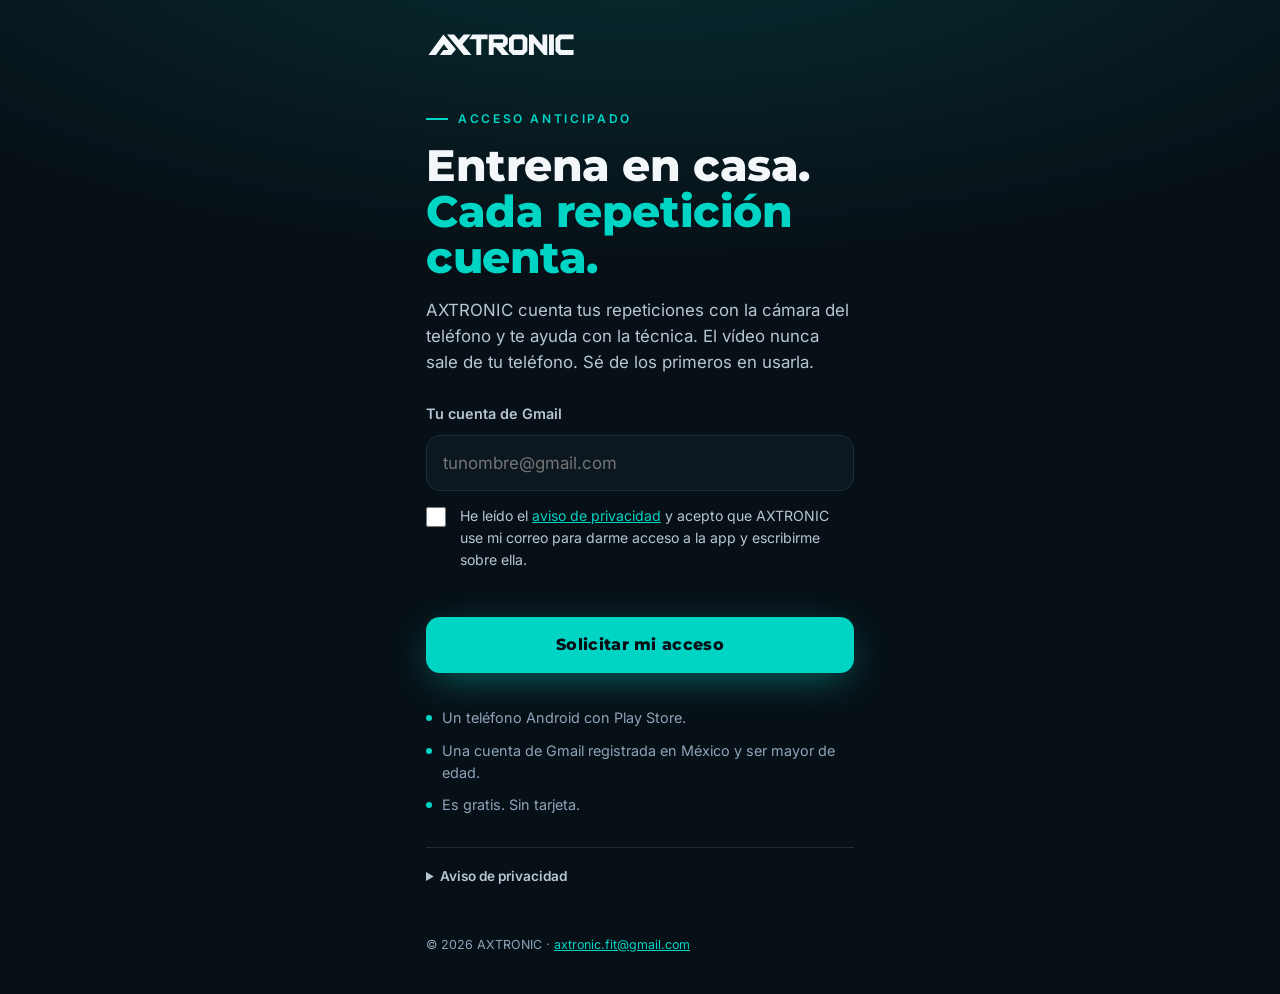
==== acceso/index.html @ f204ea8a "Página de acceso anticipado y aviso de privacidad 1.8" ====
<!doctype html>
<html lang="es">
<head>
<meta charset="utf-8">
<meta name="viewport" content="width=device-width, initial-scale=1, viewport-fit=cover">
<meta name="referrer" content="strict-origin">
<meta name="theme-color" content="#071017">
<title>AXTRONIC · Acceso anticipado</title>
<meta name="description" content="Pide tu acceso anticipado a AXTRONIC: la app que cuenta tus repeticiones con la cámara del teléfono.">
<style>
@font-face{font-family:Montserrat;font-weight:800;font-display:swap;src:url(fonts/Montserrat_800ExtraBold.ttf) format("truetype")}
@font-face{font-family:Inter;font-weight:400;font-display:swap;src:url(fonts/Inter_400Regular.ttf) format("truetype")}
@font-face{font-family:Inter;font-weight:600;font-display:swap;src:url(fonts/Inter_600SemiBold.ttf) format("truetype")}
:root{--bg:#071017;--card:#0C1820;--line:#1E2E38;--text:#F4F7FA;--muted:#8FA3B8;--soft:#B8C6D3;--accent:#00D5C5;--warn:#F5B942}
*{box-sizing:border-box}
html,body{margin:0;background:var(--bg);color:var(--text)}
body{font:400 16px/1.55 Inter,system-ui,-apple-system,"Segoe UI",Roboto,sans-serif;min-height:100svh;
  background:radial-gradient(120% 60% at 50% -10%,rgba(0,213,197,.16),transparent 60%),var(--bg)}
main{max-width:460px;margin:0 auto;padding:32px 16px calc(40px + env(safe-area-inset-bottom))}
.logo{display:block;width:150px;height:auto;margin:0 0 56px}
.tag{display:flex;align-items:center;gap:10px;font:600 12px/1 Inter,sans-serif;letter-spacing:.22em;text-transform:uppercase;color:var(--accent);margin:0 0 18px}
.tag::before{content:"";width:22px;height:2px;background:var(--accent)}
h1{font:800 clamp(2.1rem,9vw,2.75rem)/1.04 Montserrat,Inter,sans-serif;letter-spacing:-.01em;margin:0 0 16px}
h1 em{font-style:normal;color:var(--accent)}
.lead{color:var(--soft);margin:0 0 32px;font-size:1.05rem}
form{display:grid;gap:14px}
label.f{font:600 .9rem/1 Inter,sans-serif;color:var(--soft)}
input[type=email]{width:100%;height:56px;padding:0 16px;font:400 1.05rem Inter,sans-serif;color:var(--text);background:var(--card);
  border:1px solid var(--line);border-radius:14px;outline:none;transition:border-color .15s,box-shadow .15s}
input[type=email]:focus{border-color:var(--accent);box-shadow:0 0 0 3px rgba(0,213,197,.18)}
input[aria-invalid=true]{border-color:var(--warn)}
.check{display:grid;grid-template-columns:22px 1fr;gap:12px;align-items:start;font-size:.88rem;color:var(--soft);cursor:pointer}
.check input{width:20px;height:20px;margin:2px 0 0;accent-color:var(--accent)}
a{color:var(--accent)}
button{height:56px;border:0;border-radius:14px;background:var(--accent);color:#071017;font:800 1rem/1 Montserrat,Inter,sans-serif;letter-spacing:.02em;cursor:pointer;
  box-shadow:0 10px 40px -10px rgba(0,213,197,.55);transition:transform .1s,opacity .15s}
button:active{transform:scale(.985)}button[disabled]{opacity:.55;cursor:default}
.err{min-height:1.3em;margin:0;color:var(--warn);font-size:.9rem}
.trap{position:absolute;left:-9999px;width:1px;height:1px;overflow:hidden}
.needs{list-style:none;padding:0;margin:34px 0 0;display:grid;gap:10px;font-size:.9rem;color:var(--muted)}
.needs li{display:flex;gap:10px}.needs li::before{content:"";flex:0 0 6px;height:6px;margin-top:.55em;border-radius:50%;background:var(--accent)}
details{margin:30px 0 0;border-top:1px solid var(--line);padding-top:18px;font-size:.85rem;color:var(--muted)}
summary{cursor:pointer;color:var(--soft);font-weight:600}
details p{margin:10px 0 0}
.steps{list-style:none;padding:0;margin:0;display:grid;gap:14px;counter-reset:s}
.steps li{background:var(--card);border:1px solid var(--line);border-radius:16px;padding:18px;counter-increment:s}
.steps li::before{content:"Paso " counter(s);display:block;font:600 11px/1 Inter,sans-serif;letter-spacing:.2em;text-transform:uppercase;color:var(--accent);margin-bottom:8px}
.steps h2{font:800 1.08rem/1.25 Montserrat,Inter,sans-serif;margin:0 0 6px}
.steps p{margin:0 0 14px;color:var(--soft);font-size:.92rem}
.btn{display:inline-flex;align-items:center;height:46px;padding:0 18px;border-radius:12px;background:var(--accent);color:#071017;font:800 .92rem/1 Montserrat,Inter,sans-serif;text-decoration:none}
.btn.off{background:var(--line);color:var(--muted);pointer-events:none}
.note{font-size:.9rem;color:var(--soft);margin:22px 0 0}
footer{margin-top:48px;font-size:.78rem;color:var(--muted)}
[hidden]{display:none!important}
@media (prefers-reduced-motion:no-preference){.in{animation:in .5s ease both}@keyframes in{from{opacity:0;transform:translateY(8px)}}}
</style>
</head>
<body>
<main>
  <svg class="logo" viewBox="0 0 1228 208" role="img" aria-label="AXTRONIC"><g fill="#F4F7FA" fill-rule="evenodd"><path d="M142,20 L245,142 L206,188 L114,188 L143,148 L183,148 L146,101 L81,188 L20,188 Z"/><path d="M172,20 L231,20 L269,65 L308,20 L367,20 L299,101 L372,188 L309,188 Z"/><path d="M379,20 L504,20 L504,60 L452,60 L452,188 L412,188 L412,60 L354,60 Z"/><path d="M514,20 L639,20 L669,50 L669,98 L642,125 L627,125 L681,188 L623,188 L571,125 L554,125 L554,188 L514,188 Z M554,60 L627,60 L631,64 L631,84 L627,88 L554,88 Z"/><path d="M712,20 L798,20 L830,52 L830,155 L798,188 L712,188 L679,155 L679,52 Z M726,60 L784,60 L791,67 L791,141 L784,148 L726,148 L719,141 L719,67 Z"/><path d="M843,20 L876,20 L953,113 L953,20 L993,20 L993,188 L966,188 L883,90 L883,188 L843,188 Z"/><path d="M1007,20 L1047,20 L1047,188 L1007,188 Z"/><path d="M1092,20 L1208,20 L1208,60 L1109,60 L1100,69 L1100,139 L1109,148 L1208,148 L1208,188 L1092,188 L1060,156 L1060,52 Z"/></g></svg>

  <section id="ask" class="in">
    <p class="tag">Acceso anticipado</p>
    <h1>Entrena en casa. <em>Cada repetición cuenta.</em></h1>
    <p class="lead">AXTRONIC cuenta tus repeticiones con la cámara del teléfono y te ayuda con la técnica. El vídeo nunca sale de tu teléfono. Sé de los primeros en usarla.</p>

    <form id="form" novalidate>
      <label class="f" for="email">Tu cuenta de Gmail</label>
      <input id="email" name="email" type="email" inputmode="email" autocomplete="email" autocapitalize="none" spellcheck="false" placeholder="tunombre@gmail.com" required aria-describedby="err">
      <div class="trap" aria-hidden="true"><label>Sitio web <input name="website" tabindex="-1" autocomplete="off"></label></div>
      <label class="check"><input id="consent" type="checkbox" required>
        <span>He leído el <a href="#aviso" id="ver-aviso">aviso de privacidad</a> y acepto que AXTRONIC use mi correo para darme acceso a la app y escribirme sobre ella.</span></label>
      <p class="err" id="err" role="alert" aria-live="polite"></p>
      <button id="send" type="submit">Solicitar mi acceso</button>
    </form>

    <ul class="needs">
      <li>Un teléfono Android con Play Store.</li>
      <li>Una cuenta de Gmail registrada en México y ser mayor de edad.</li>
      <li>Es gratis. Sin tarjeta.</li>
    </ul>

    <details id="aviso">
      <summary>Aviso de privacidad</summary>
      <p><strong>Carlos Geovanni Andrade Valverde</strong> («AXTRONIC»), con domicilio en Veracruz, México, es responsable de los datos que nos das aquí.</p>
      <p><strong>Qué datos:</strong> tu correo de Gmail, la fecha y hora en que aceptas este aviso y, si llegas desde una publicación, de cuál vienes.</p>
      <p><strong>Para qué:</strong> darte acceso anticipado a la app en Google Play y enviarte los pasos para instalarla y avisos sobre ese acceso. No los usamos para publicidad, no los vendemos y no los compartimos con nadie, salvo con Supabase (donde se guardan) y Google (que envía el correo y gestiona el grupo de acceso).</p>
      <p><strong>Cuánto tiempo:</strong> hasta que la app se publique para todos o hasta que pidas que los borremos.</p>
      <p><strong>Tus derechos:</strong> puedes pedir acceso, corrección, cancelación u oposición, o retirar tu consentimiento, escribiendo a <a href="mailto:axtronic.fit@gmail.com">axtronic.fit@gmail.com</a>. Si no marcas la casilla no guardamos nada.</p>
      <p>Aviso de privacidad integral: <a href="https://axtronic.github.io/axtronic-beta/legal/aviso-privacidad/" rel="noopener">léelo aquí</a> (sección «Acceso anticipado»).</p>
    </details>
  </section>

  <section id="done" class="in" hidden>
    <p class="tag">Listo</p>
    <h1>Ya tienes <em>tu acceso.</em></h1>
    <p class="lead" id="done-lead">Sigue estos tres pasos con la misma cuenta de Gmail. Te tomará unos dos minutos.</p>
    <ol class="steps">
      <li><h2>Únete al grupo de AXTRONIC</h2><p>Pulsa «Unirme al grupo». Es lo que te da acceso a la app.</p><a class="btn" id="l-group" target="_blank" rel="noopener">Unirme al grupo</a></li>
      <li><h2>Activa tu acceso en Google Play</h2><p>Acepta la invitación para probar AXTRONIC. Si te dice que no existe, espera unos minutos y vuelve a abrirlo.</p><a class="btn" id="l-optin" target="_blank" rel="noopener">Activar mi acceso</a></li>
      <li><h2>Descarga la app</h2><p>En Play Store, con esa misma cuenta, pulsa «Instalar».</p><a class="btn" id="l-play" target="_blank" rel="noopener">Abrir en Play Store</a></li>
    </ol>
    <p class="note" id="mail-note">También te mandamos estos pasos a tu correo. Si no lo ves, revisa «Promociones» o «Spam».</p>
    <p class="note">Quédate al menos 14 días: así Google nos deja publicar la app para todos. Gracias por ayudarnos.</p>
  </section>

  <footer>© 2026 AXTRONIC · <a href="mailto:axtronic.fit@gmail.com">axtronic.fit@gmail.com</a></footer>
</main>
<script>
(() => {
  const ENDPOINT = 'https://eqdjmaarjfsdfomkducz.supabase.co/functions/v1/early-access';
  const GMAIL = /^[a-z0-9.+_-]{1,64}@(gmail\.com|googlemail\.com)$/;
  const MSG = {
    email: 'Escribe una cuenta de Gmail (termina en @gmail.com).',
    consent: 'Marca la casilla del aviso de privacidad para continuar.',
    busy: 'Hay muchas solicitudes ahora mismo. Inténtalo en unos minutos.',
    server: 'Algo falló de nuestro lado. Inténtalo de nuevo en un momento.',
    net: 'No pudimos conectar. Revisa tu internet e inténtalo otra vez.',
  };
  const $ = (id) => document.getElementById(id);
  const utm = (new URLSearchParams(location.search).get('utm_content') || '').toLowerCase().slice(0, 40);
  const form = $('form'), email = $('email'), consent = $('consent'), err = $('err'), send = $('send');

  $('ver-aviso').addEventListener('click', (e) => { e.preventDefault(); $('aviso').open = true; $('aviso').scrollIntoView({ behavior: 'smooth' }); });
  email.addEventListener('input', () => { email.removeAttribute('aria-invalid'); err.textContent = ''; });

  function link(id, url) {
    const a = $(id);
    if (url) a.href = url; else { a.classList.add('off'); a.textContent = 'Te llegará por correo'; }
  }

  form.addEventListener('submit', async (e) => {
    e.preventDefault();
    const value = email.value.trim().toLowerCase();
    if (!GMAIL.test(value)) { email.setAttribute('aria-invalid', 'true'); err.textContent = MSG.email; email.focus(); return; }
    if (!consent.checked) { err.textContent = MSG.consent; consent.focus(); return; }
    send.disabled = true; send.textContent = 'Enviando…'; err.textContent = '';
    try {
      const res = await fetch(ENDPOINT, {
        method: 'POST', headers: { 'Content-Type': 'application/json' },
        body: JSON.stringify({ email: value, consent: true, utm_content: utm, website: form.website.value }),
      });
      const data = await res.json().catch(() => ({}));
      if (!res.ok) throw new Error(data.error || 'server');
      const l = data.links || {};
      link('l-group', l.group); link('l-optin', l.optin); link('l-play', l.play);
      if (!data.emailed) $('mail-note').textContent = 'Haz los pasos desde aquí. Si ya te habías apuntado, no hace falta volver a pedirlo.';
      $('ask').hidden = true; $('done').hidden = false; window.scrollTo({ top: 0 });
    } catch (x) {
      err.textContent = MSG[x instanceof TypeError ? 'net' : x.message] || MSG.server;
      send.disabled = false; send.textContent = 'Solicitar mi acceso';
    }
  });
})();
</script>
</body>
</html>
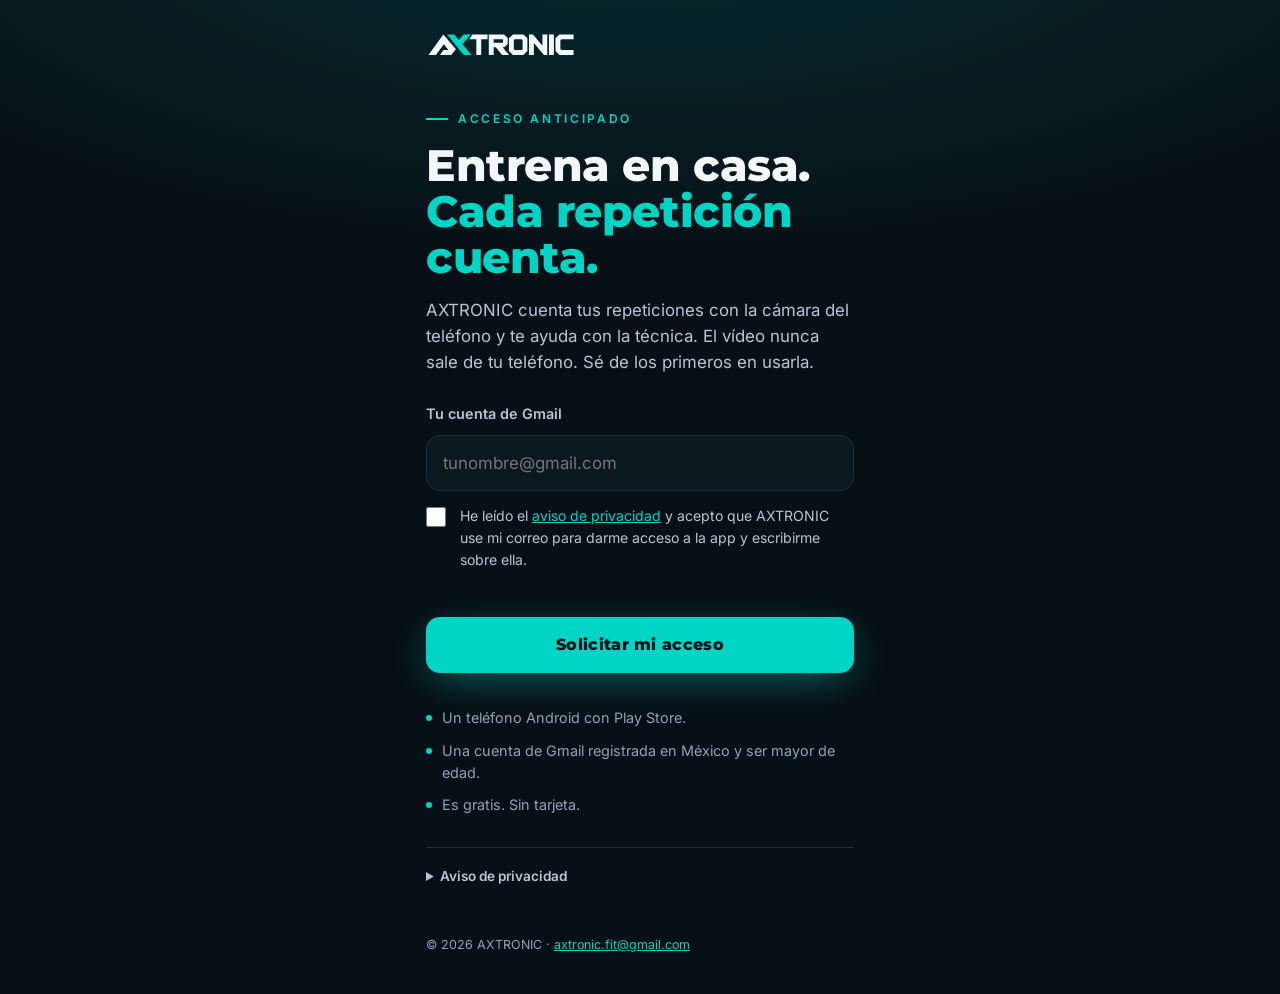
==== commit 108cda8e: "Acceso: logo con la X en turquesa, como el original" ====
--- a/acceso/index.html
+++ b/acceso/index.html
@@ -57,7 +57,7 @@
 </head>
 <body>
 <main>
-  <svg class="logo" viewBox="0 0 1228 208" role="img" aria-label="AXTRONIC"><g fill="#F4F7FA" fill-rule="evenodd"><path d="M142,20 L245,142 L206,188 L114,188 L143,148 L183,148 L146,101 L81,188 L20,188 Z"/><path d="M172,20 L231,20 L269,65 L308,20 L367,20 L299,101 L372,188 L309,188 Z"/><path d="M379,20 L504,20 L504,60 L452,60 L452,188 L412,188 L412,60 L354,60 Z"/><path d="M514,20 L639,20 L669,50 L669,98 L642,125 L627,125 L681,188 L623,188 L571,125 L554,125 L554,188 L514,188 Z M554,60 L627,60 L631,64 L631,84 L627,88 L554,88 Z"/><path d="M712,20 L798,20 L830,52 L830,155 L798,188 L712,188 L679,155 L679,52 Z M726,60 L784,60 L791,67 L791,141 L784,148 L726,148 L719,141 L719,67 Z"/><path d="M843,20 L876,20 L953,113 L953,20 L993,20 L993,188 L966,188 L883,90 L883,188 L843,188 Z"/><path d="M1007,20 L1047,20 L1047,188 L1007,188 Z"/><path d="M1092,20 L1208,20 L1208,60 L1109,60 L1100,69 L1100,139 L1109,148 L1208,148 L1208,188 L1092,188 L1060,156 L1060,52 Z"/></g></svg>
+  <svg class="logo" viewBox="0 0 1228 208" role="img" aria-label="AXTRONIC"><g fill="#F4F7FA" fill-rule="evenodd"><path d="M142,20 L245,142 L206,188 L114,188 L143,148 L183,148 L146,101 L81,188 L20,188 Z"/><path fill="#00D5C5" d="M172,20 L231,20 L269,65 L308,20 L367,20 L299,101 L372,188 L309,188 Z"/><path d="M379,20 L504,20 L504,60 L452,60 L452,188 L412,188 L412,60 L354,60 Z"/><path d="M514,20 L639,20 L669,50 L669,98 L642,125 L627,125 L681,188 L623,188 L571,125 L554,125 L554,188 L514,188 Z M554,60 L627,60 L631,64 L631,84 L627,88 L554,88 Z"/><path d="M712,20 L798,20 L830,52 L830,155 L798,188 L712,188 L679,155 L679,52 Z M726,60 L784,60 L791,67 L791,141 L784,148 L726,148 L719,141 L719,67 Z"/><path d="M843,20 L876,20 L953,113 L953,20 L993,20 L993,188 L966,188 L883,90 L883,188 L843,188 Z"/><path d="M1007,20 L1047,20 L1047,188 L1007,188 Z"/><path d="M1092,20 L1208,20 L1208,60 L1109,60 L1100,69 L1100,139 L1109,148 L1208,148 L1208,188 L1092,188 L1060,156 L1060,52 Z"/></g></svg>
 
   <section id="ask" class="in">
     <p class="tag">Acceso anticipado</p>
@@ -96,7 +96,7 @@
     <h1>Ya tienes <em>tu acceso.</em></h1>
     <p class="lead" id="done-lead">Sigue estos tres pasos con la misma cuenta de Gmail. Te tomará unos dos minutos.</p>
     <ol class="steps">
-      <li><h2>Únete al grupo de AXTRONIC</h2><p>Pulsa «Unirme al grupo». Es lo que te da acceso a la app.</p><a class="btn" id="l-group" target="_blank" rel="noopener">Unirme al grupo</a></li>
+      <li><h2>Únete al grupo de AXTRONIC</h2><p>Pulsa «Unirse al grupo». Es lo que te da acceso a la app.</p><a class="btn" id="l-group" target="_blank" rel="noopener">Unirme al grupo</a></li>
       <li><h2>Activa tu acceso en Google Play</h2><p>Acepta la invitación para probar AXTRONIC. Si te dice que no existe, espera unos minutos y vuelve a abrirlo.</p><a class="btn" id="l-optin" target="_blank" rel="noopener">Activar mi acceso</a></li>
       <li><h2>Descarga la app</h2><p>En Play Store, con esa misma cuenta, pulsa «Instalar».</p><a class="btn" id="l-play" target="_blank" rel="noopener">Abrir en Play Store</a></li>
     </ol>
@@ -144,7 +144,9 @@
       if (!res.ok) throw new Error(data.error || 'server');
       const l = data.links || {};
       link('l-group', l.group); link('l-optin', l.optin); link('l-play', l.play);
-      if (!data.emailed) $('mail-note').textContent = 'Haz los pasos desde aquí. Si ya te habías apuntado, no hace falta volver a pedirlo.';
+      if (!data.emailed) $('mail-note').textContent = data.sentBefore
+        ? 'Ya te enviamos estos pasos a tu correo hace unos minutos. Búscalo como «AXTRONIC» en Principal, Promociones o Spam. Si no aparece, vuelve a pedirlo en 15 minutos.'
+        : 'Haz los pasos desde aquí: ya quedaste registrado.';
       $('ask').hidden = true; $('done').hidden = false; window.scrollTo({ top: 0 });
     } catch (x) {
       err.textContent = MSG[x instanceof TypeError ? 'net' : x.message] || MSG.server;
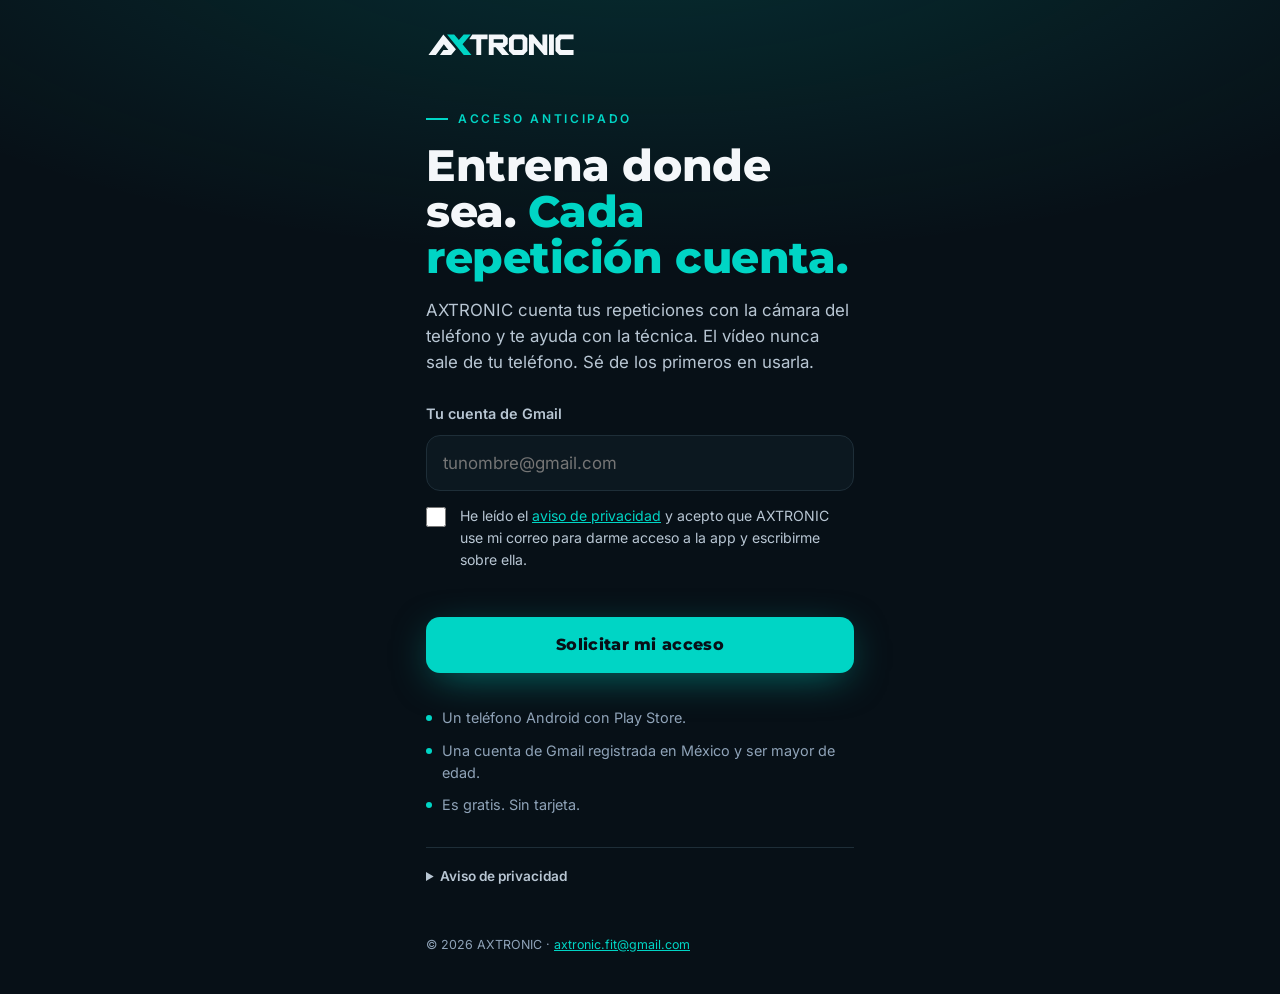
==== commit 31ba24c5: "Acceso: titular «Entrena donde sea» El mensaje de marca deja de ser «entrena en casa»: AXTRONIC es p" ====
--- a/acceso/index.html
+++ b/acceso/index.html
@@ -61,7 +61,7 @@
 
   <section id="ask" class="in">
     <p class="tag">Acceso anticipado</p>
-    <h1>Entrena en casa. <em>Cada repetición cuenta.</em></h1>
+    <h1>Entrena donde sea. <em>Cada repetición cuenta.</em></h1>
     <p class="lead">AXTRONIC cuenta tus repeticiones con la cámara del teléfono y te ayuda con la técnica. El vídeo nunca sale de tu teléfono. Sé de los primeros en usarla.</p>
 
     <form id="form" novalidate>
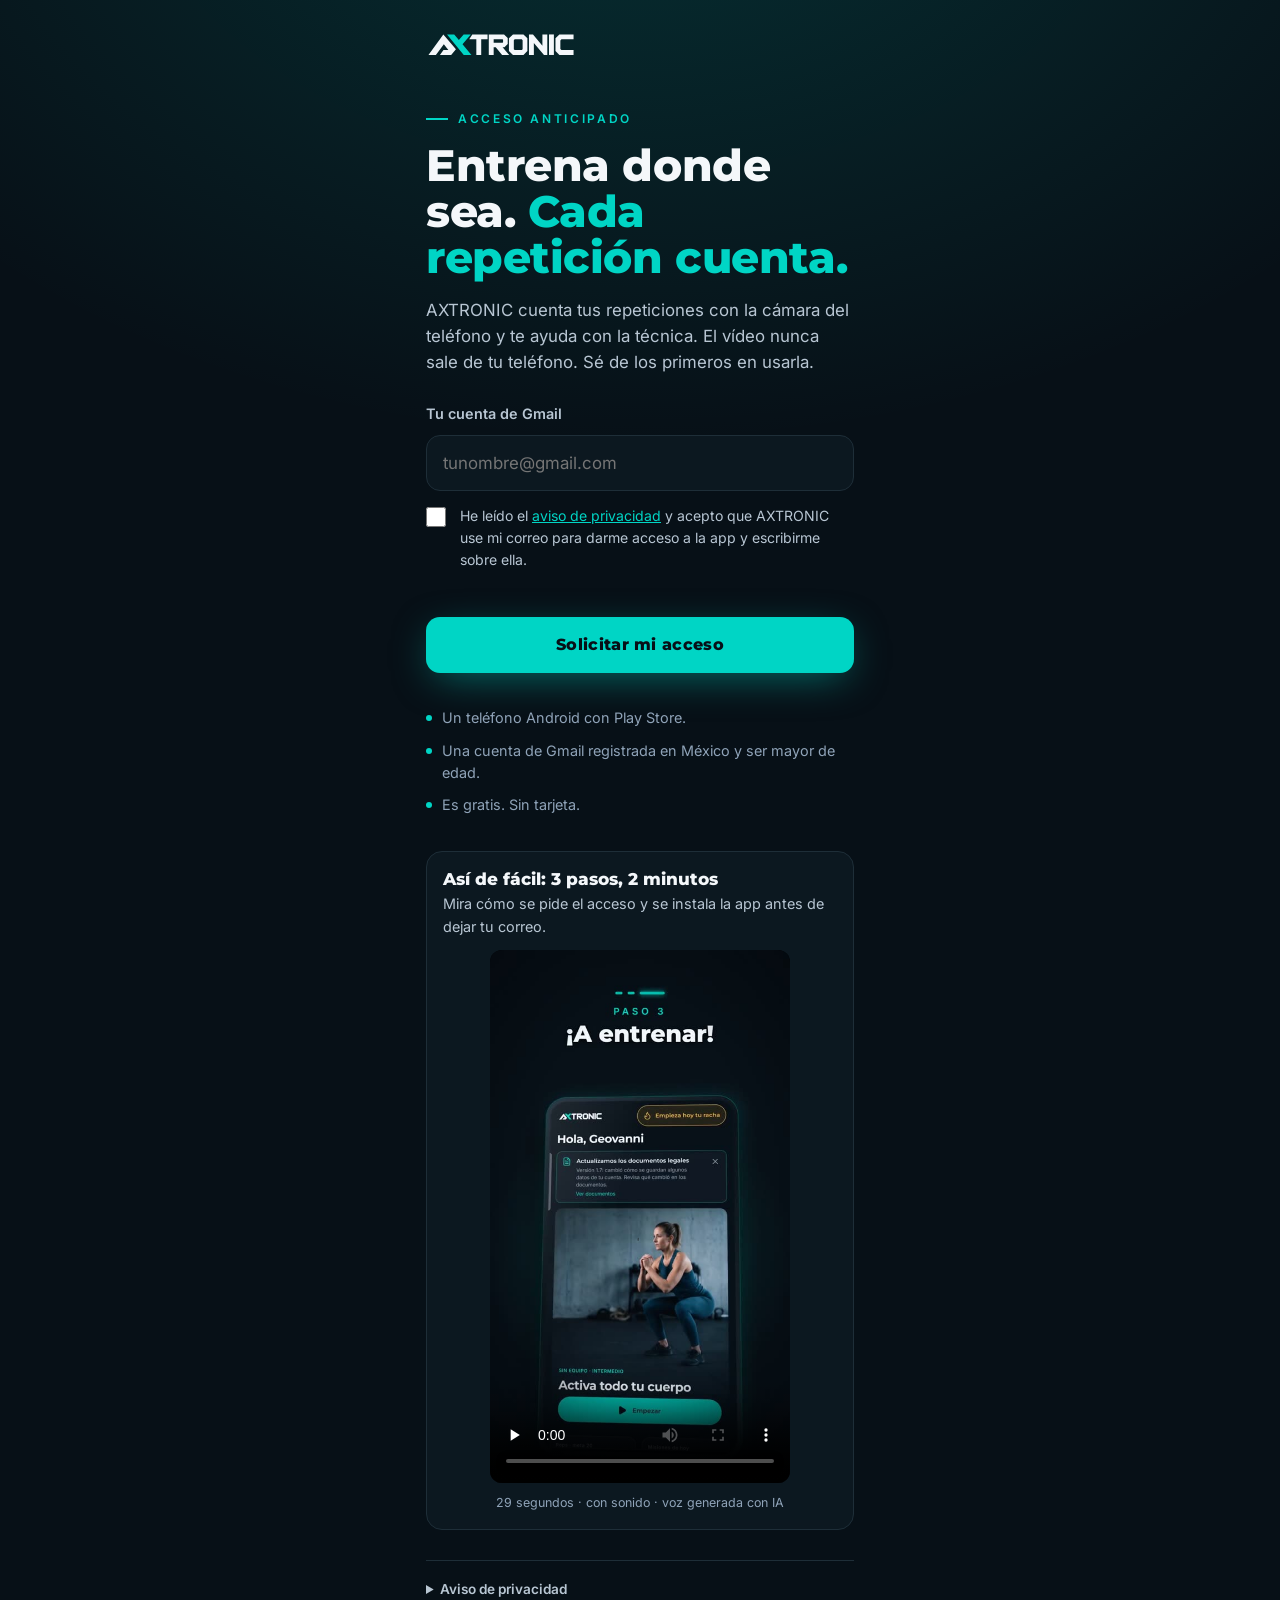
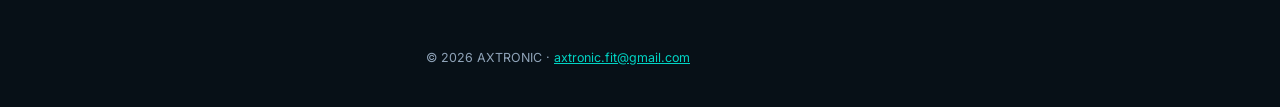
==== commit 32111632: "Acceso anticipado: vídeo de los 3 pasos en el formulario Co-Authored-By: Claude Fable 5.2 <noreply@a" ====
--- a/acceso/index.html
+++ b/acceso/index.html
@@ -49,6 +49,11 @@
 .steps p{margin:0 0 14px;color:var(--soft);font-size:.92rem}
 .btn{display:inline-flex;align-items:center;height:46px;padding:0 18px;border-radius:12px;background:var(--accent);color:#071017;font:800 .92rem/1 Montserrat,Inter,sans-serif;text-decoration:none}
 .btn.off{background:var(--line);color:var(--muted);pointer-events:none}
+.demo{margin:34px 0 0;background:var(--card);border:1px solid var(--line);border-radius:16px;padding:16px}
+.demo h2{font:800 1.08rem/1.25 Montserrat,Inter,sans-serif;margin:0 0 4px}
+.demo p{margin:0 0 12px;color:var(--soft);font-size:.9rem}
+.demo video{display:block;width:100%;max-width:300px;margin:0 auto;aspect-ratio:9/16;border-radius:12px;background:#000}
+.demo small{display:block;margin-top:10px;color:var(--muted);font-size:.78rem;text-align:center}
 .note{font-size:.9rem;color:var(--soft);margin:22px 0 0}
 footer{margin-top:48px;font-size:.78rem;color:var(--muted)}
 [hidden]{display:none!important}
@@ -79,6 +84,16 @@
       <li>Una cuenta de Gmail registrada en México y ser mayor de edad.</li>
       <li>Es gratis. Sin tarjeta.</li>
     </ul>
+
+    <aside class="demo" id="demo">
+      <h2>Así de fácil: 3 pasos, 2 minutos</h2>
+      <p id="demo-p">Mira cómo se pide el acceso y se instala la app antes de dejar tu correo.</p>
+      <video controls playsinline preload="none" poster="tutorial.jpg" aria-label="Vídeo: acceso anticipado a AXTRONIC en 3 pasos">
+        <source src="tutorial.mp4" type="video/mp4">
+        <a href="tutorial.mp4">Ver el vídeo de los 3 pasos</a>
+      </video>
+      <small>29 segundos · con sonido · voz generada con IA</small>
+    </aside>
 
     <details id="aviso">
       <summary>Aviso de privacidad</summary>
@@ -147,6 +162,9 @@
       if (!data.emailed) $('mail-note').textContent = data.sentBefore
         ? 'Ya te enviamos estos pasos a tu correo hace unos minutos. Búscalo como «AXTRONIC» en Principal, Promociones o Spam. Si no aparece, vuelve a pedirlo en 15 minutos.'
         : 'Haz los pasos desde aquí: ya quedaste registrado.';
+      // El mismo vídeo acompaña los pasos: se mueve a la pantalla de «Listo».
+      $('demo-p').textContent = 'Si te pierdes en algún paso, aquí se ve cada pantalla.';
+      $('done').insertBefore($('demo'), $('mail-note'));
       $('ask').hidden = true; $('done').hidden = false; window.scrollTo({ top: 0 });
     } catch (x) {
       err.textContent = MSG[x instanceof TypeError ? 'net' : x.message] || MSG.server;
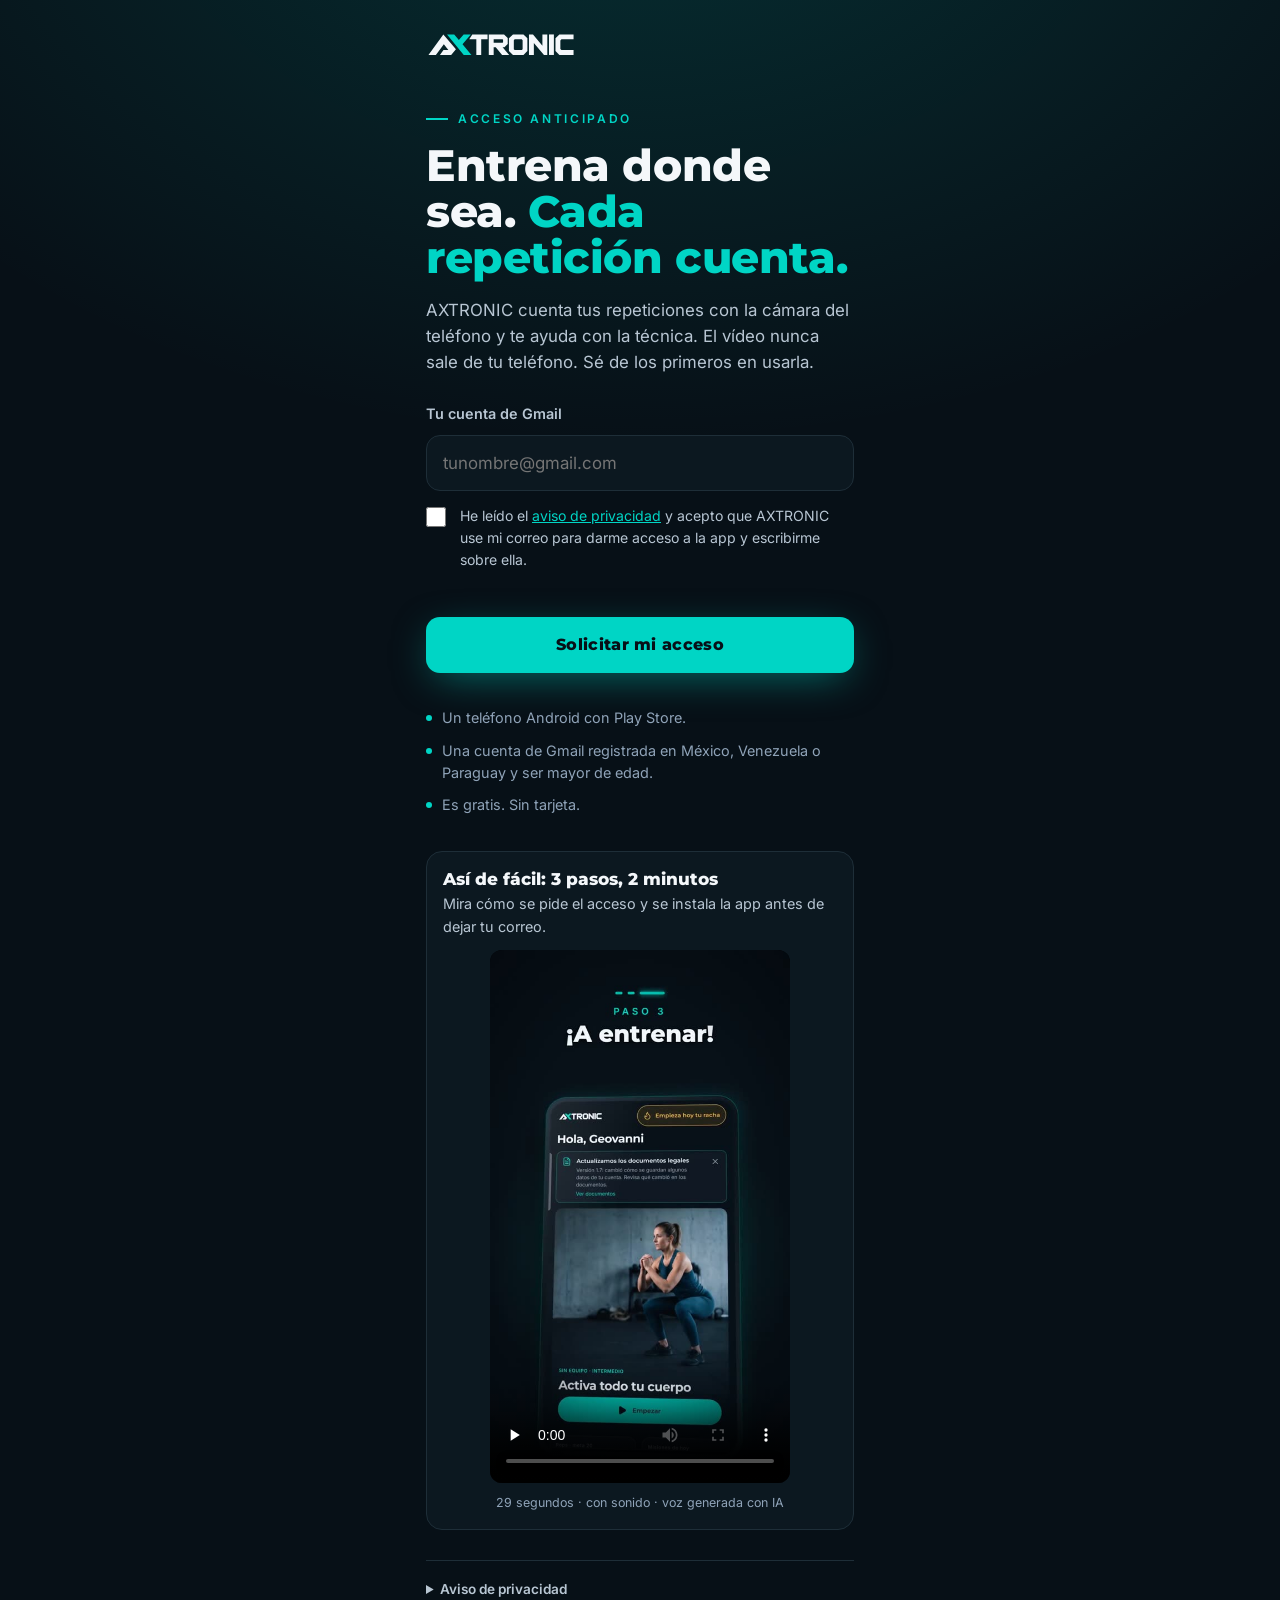
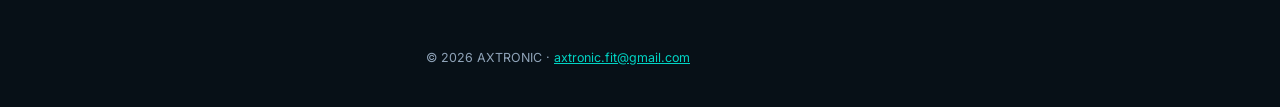
==== commit b546f4db: "acceso: la prueba también se abre en Venezuela y Paraguay Co-Authored-By: Claude Opus 5.5 <noreply@a" ====
--- a/acceso/index.html
+++ b/acceso/index.html
@@ -81,7 +81,7 @@
 
     <ul class="needs">
       <li>Un teléfono Android con Play Store.</li>
-      <li>Una cuenta de Gmail registrada en México y ser mayor de edad.</li>
+      <li>Una cuenta de Gmail registrada en México, Venezuela o Paraguay y ser mayor de edad.</li>
       <li>Es gratis. Sin tarjeta.</li>
     </ul>
 
